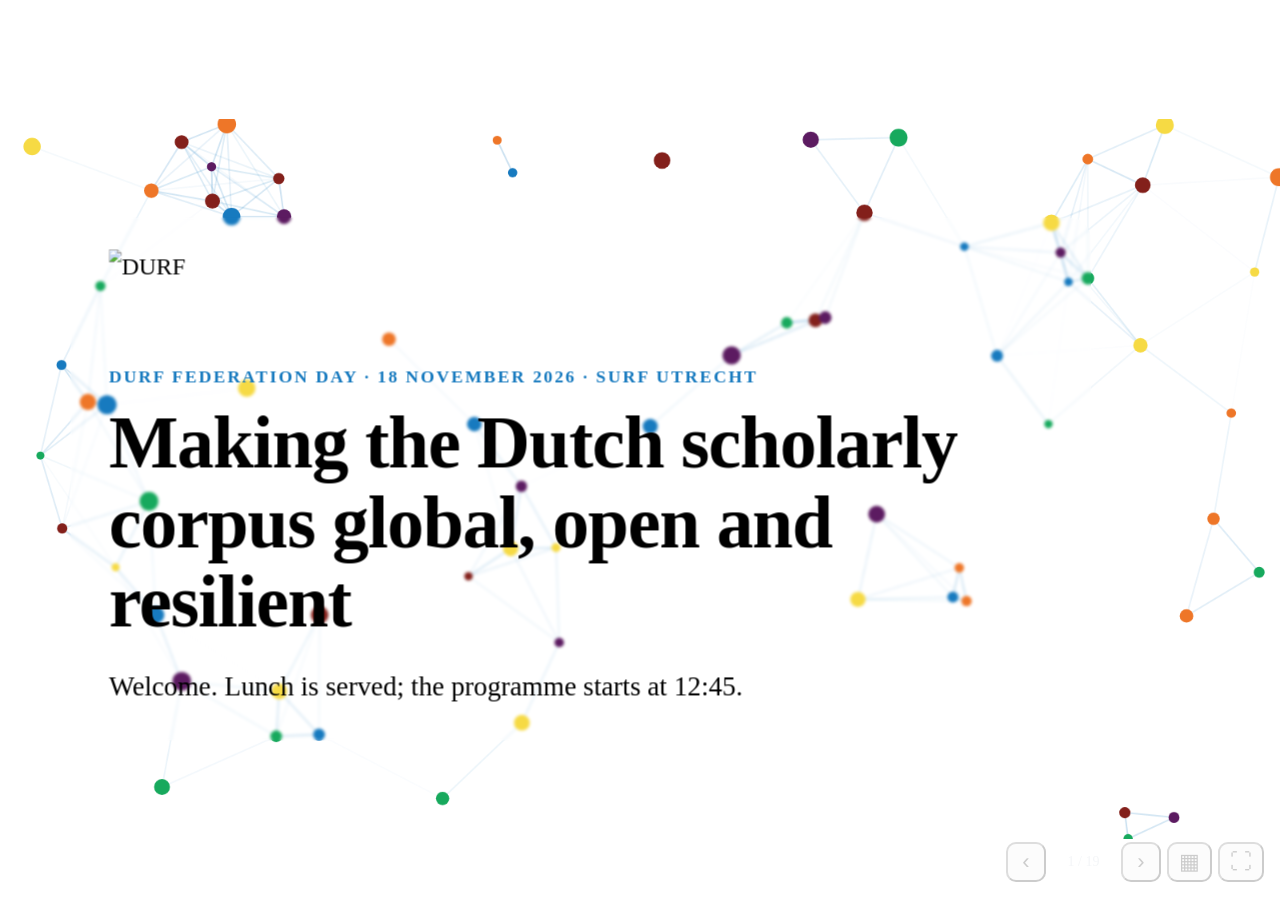
==== index.html @ 6e1e85e7 "Slides: live quiz over ntfy, corpus on the chain slide, sturdier slide overview - Quiz goes live thr" ====
<!doctype html>
<html lang="en" data-accent="blue">
<head>
<meta charset="utf-8">
<meta name="viewport" content="width=device-width, initial-scale=1">
<title>DURF Federation Day 2026</title>
<meta name="description" content="Slides of the DURF Federation Day, 18 November 2026, SURF Utrecht. Making the Dutch scholarly corpus global, open and resilient.">
<link rel="icon" type="image/svg+xml" href="https://durf-project.github.io/durf-design-system/assets/favicon.svg">
<meta property="og:image" content="https://durf-project.github.io/durf-design-system/assets/durf-og.png">
<!-- DURF design system: Oat (vendored), tokens, the DURF topbar with the theme button (light, dark, system).
     In full screen (F) the topbar is hidden. -->
<link rel="stylesheet" href="https://durf-project.github.io/durf-design-system/lib/oat.min.css">
<link rel="stylesheet" href="https://durf-project.github.io/durf-design-system/durf.css">
<script src="https://durf-project.github.io/durf-design-system/durf-nav.js" data-feedback="off"></script>
<script src="https://durf-project.github.io/durf-design-system/lib/marked.min.js"></script>
<link rel="stylesheet" href="deck.css">
</head>
<body>

<!--
  The slides. Every <section class="slide"> is one slide. Elements with data-step="N" appear on
  the Nth click. Slides with data-kind get their steps from deck.js (quiz, accordion).
  Content that lives on other DURF sites is fetched from there (data-src) or embedded (iframe),
  so it stays the same as on those sites.
-->
<main id="deck" aria-live="polite">

  <!-- 12:00 Lunch -->
  <section class="slide slide--hero" id="welcome" data-agenda="lunch">
    <canvas class="net" aria-hidden="true"></canvas>
    <div class="hero">
      <img class="hero__logo" src="https://durf-project.github.io/durf-design-system/assets/durf-logo.svg" alt="DURF">
      <p class="eyebrow">DURF Federation Day · 18 November 2026 · SURF Utrecht</p>
      <h1 data-src="hero-title">Making the Dutch scholarly corpus <em>global, open and resilient</em></h1>
      <p class="hero__sub">Welcome. Lunch is served; the programme starts at 12:45.</p>
    </div>
  </section>

  <!-- 12:45 Opening -->
  <section class="slide" id="agenda" data-agenda="opening">
    <p class="eyebrow">Programme</p>
    <h2>This afternoon</h2>
    <ol class="agenda">
      <li data-a="lunch"><time>12:00 – 12:45</time><span>Lunch</span></li>
      <li data-a="opening"><time>12:45 – 13:05</time><span>Opening by host <b>John Doove</b></span></li>
      <li data-a="hilde"><time>13:05 – 13:25</time><span>The strategic importance of DURF, <b>Hilde van Wijngaarden</b></span></li>
      <li data-a="maurice"><time>13:25 – 13:45</time><span>The DURF project plan and why we need to work together, <b>Maurice Vanderfeesten</b></span></li>
      <li data-a="carousel"><time>13:45 – 15:15</time><span>Deep dive into the six DURF work packages: <b>interactive carousel</b></span></li>
      <li data-a="keynote"><time>15:15 – 16:00</time><span>Keynote <b>Jeroen Bosman</b>: “Resilience of open science and the research commons in times of crisis”</span></li>
      <li data-a="drinks"><time>16:00 – 17:00</time><span>Drinks</span></li>
    </ol>
  </section>

  <section class="slide slide--speaker" id="john" data-agenda="opening">
    <div class="speaker">
      <span class="face face--xl" data-person="John Doove" style="--ring:var(--durf-theme-3)"></span>
      <div>
        <p class="eyebrow">12:45 · Opening</p>
        <h2>John Doove</h2>
        <p class="role">SURF · host of the day · DURF steering group</p>
      </div>
    </div>
  </section>

  <section class="slide" id="quiz-intro" data-agenda="opening">
    <p class="eyebrow">Pub quiz</p>
    <h2>Take out your phone</h2>
    <div class="quiz-join">
      <img class="qr" src="assets/qr-quiz.svg" alt="QR code to the quiz: edu.nl/y6cmd">
      <div>
        <p class="big">Scan the code or go to</p>
        <p class="link"><a href="https://edu.nl/y6cmd" target="_blank" rel="noopener">edu.nl/y6cmd</a></p>
        <p>Fill in your name if you like, and answer each question when it is on the screen.</p>
        <p class="quiz-live" data-quiz-status></p>
      </div>
    </div>
  </section>

  <!-- quiz question slides are inserted here by quiz.js -->
  <template id="quiz-slot"></template>

  <!-- 13:05 Hilde -->
  <section class="slide slide--speaker" id="hilde" data-agenda="hilde">
    <div class="speaker">
      <span class="face face--xl" data-person="Hilde van Wijngaarden" style="--ring:var(--durf-theme-5)"></span>
      <div>
        <p class="eyebrow">13:05 · The strategic importance of DURF</p>
        <h2>Hilde van Wijngaarden</h2>
        <p class="role">VU Amsterdam · chair of the DURF steering group</p>
      </div>
    </div>
  </section>

  <section class="slide" id="corpus" data-agenda="hilde">
    <div class="corpus">
      <div>
        <p class="eyebrow">Our shared responsibility</p>
        <blockquote class="statement" data-src="statement">Together, the libraries are the custodians of the Dutch Scholarly Communication Corpus.</blockquote>
        <ul class="kpis" data-src="figures"></ul>
      </div>
      <img class="corpus__img" src="https://durf-project.github.io/project-page/assets/img/scholarly-corpus-logo%2Btext.svg" alt="The Dutch Scholarly Communication Corpus, a shared resource">
    </div>
  </section>

  <section class="slide" id="aim" data-agenda="hilde">
    <p class="eyebrow">Position paper · where we start from</p>
    <h2>Central aim</h2>
    <p class="aim" data-src="aim">A call for university libraries, KB and OpenAIRE to commit to working together to help develop and sustain a robust backbone infrastructure for Dutch scholarly output that is shared, mature and resilient.</p>
    <p class="more"><a href="https://durf-project.github.io/position-paper/" target="_blank" rel="noopener">durf-project.github.io/position-paper</a></p>
  </section>

  <section class="slide slide--image" id="chain" data-agenda="hilde">
    <p class="eyebrow">Position paper · the DURF information chain</p>
    <img src="https://durf-project.github.io/position-paper/assets/durf-information-chain.svg" alt="The DURF information chain: repositories and CRIS systems, the OpenAIRE services, preservation in the KB e-Depot and the Netherlands Research Portal, with the six themes as puzzle pieces">
    <!-- the federated ecosystem above keeps the Corpus available: the Corpus picture as a reminder -->
    <img class="chain__corpus" src="https://durf-project.github.io/project-page/assets/img/scholarly-corpus-logo%2Btext.svg" alt="The Dutch Scholarly Communication Corpus, a shared resource">
  </section>

  <section class="slide" id="commitments" data-agenda="hilde" data-kind="accordion">
    <p class="eyebrow">Position paper · strategic commitments</p>
    <h2>What we believe, per theme</h2>
    <div class="commitments" data-src="commitments"></div>
  </section>

  <section class="slide slide--embed" id="circles" data-agenda="hilde">
    <p class="eyebrow">Project board and team · click a circle to see who takes part</p>
    <!-- data-zoom: the embedded page is drawn at this magnification, so its text reads well on a projector -->
    <div class="embed-box" data-zoom="1.7"><iframe title="The federation and its circles" loading="lazy"
      data-embed="https://durf-project.github.io/project-page/?embed&amp;only=federation"></iframe></div>
  </section>

  <!-- 13:25 Maurice -->
  <section class="slide slide--speaker" id="maurice" data-agenda="maurice">
    <div class="speaker">
      <span class="face face--xl" data-person="Maurice Vanderfeesten" style="--ring:var(--durf-theme-1)"></span>
      <div>
        <p class="eyebrow">13:25 · The DURF project plan and why we need to work together</p>
        <h2>Maurice Vanderfeesten</h2>
        <p class="role">SURF · theme 1 lead, Governance</p>
      </div>
    </div>
  </section>

  <!-- 13:45 Carousel -->
  <section class="slide" id="leads" data-agenda="carousel">
    <p class="eyebrow">13:45 · Deep dive into the six work packages</p>
    <h2>Meet the theme leads</h2>
    <ul class="leads" data-src="leads"></ul>
  </section>

  <section class="slide slide--embed" id="carousel" data-agenda="carousel">
    <div class="embed-box"><iframe title="Theme carousel: opening poster" loading="lazy"
      data-embed="https://durf-project.github.io/durf-gantt/posters/?theme=0&amp;embed"></iframe></div>
  </section>

  <!-- 15:15 Keynote -->
  <section class="slide slide--speaker" id="keynote" data-agenda="keynote">
    <div class="speaker">
      <span class="face face--xl" data-person="Jeroen Bosman" style="--ring:var(--durf-theme-4)"></span>
      <div>
        <p class="eyebrow">15:15 · Keynote</p>
        <h2>Jeroen Bosman</h2>
        <p class="role">Utrecht University</p>
        <p class="title-talk">“Resilience of open science and the research commons in times of crisis”</p>
      </div>
    </div>
  </section>

  <!-- 16:00 Drinks -->
  <section class="slide slide--hero" id="drinks" data-agenda="drinks">
    <canvas class="net" aria-hidden="true"></canvas>
    <div class="hero">
      <img class="hero__logo" src="https://durf-project.github.io/durf-design-system/assets/durf-logo.svg" alt="DURF">
      <p class="eyebrow">16:00 – 17:00</p>
      <h1>Thank you. Drinks!</h1>
      <p class="hero__sub">Questions: durf@surf.nl · durf-project.github.io</p>
    </div>
  </section>
</main>

<nav class="deck-ui" aria-label="Slides">
  <button type="button" data-go="prev" aria-label="Previous">‹</button>
  <span class="deck-count" aria-live="off"></span>
  <button type="button" data-go="next" aria-label="Next">›</button>
  <button type="button" data-go="nav" aria-label="All slides" title="All slides (O)">▦</button>
  <button type="button" data-go="full" aria-label="Full screen" title="Full screen (F)">⛶</button>
</nav>

<!-- Slide overview: thumbnails grouped by the parts of the programme -->
<dialog id="deck-nav" class="deck-nav" aria-labelledby="deck-nav-title">
  <form method="dialog">
    <header><h2 id="deck-nav-title">All slides</h2><button type="submit" class="outline" aria-label="Close">Close</button></header>
    <div class="deck-nav__body"></div>
  </form>
</dialog>
<div class="deck-progress" aria-hidden="true"><i></i></div>

<!-- The quiz page for phones: #quiz -->
<div id="quiz-page" hidden>
  <div class="qp">
    <img class="qp__logo" src="https://durf-project.github.io/durf-design-system/assets/durf-logo.svg" alt="">
    <h1>DURF pub quiz</h1>
    <label class="qp__name">Your name (optional)<input type="text" autocomplete="name" maxlength="60" data-quiz-name></label>
    <div class="qp__body" data-quiz-body><p>Waiting for the first question…</p></div>
    <p class="qp__note" data-quiz-note></p>
  </div>
</div>

<script src="config.js"></script>
<script src="quiz.js"></script>
<script src="deck.js"></script>
</body>
</html>
---- deck.css ----
/* DURF Federation Day slides. Built on the DURF design system tokens (durf.css):
   fonts, theme colours, cards. Every slide is a 1600 x 900 stage, scaled to fit the screen. */

html, body { height: 100%; margin: 0; background: color-mix(in srgb, var(--foreground) 12%, var(--background)); overflow: hidden; }
html.is-quiz-page, html.is-quiz-page body { overflow: auto; background: var(--background); }

#deck { position: fixed; inset: calc(var(--topbar-h, 3.5rem) + 1px) 0 0 0; display: grid; place-items: center; overflow: hidden; }
html.is-full #deck { inset: 0; }
html.is-full .durf-topbar { display: none !important; }
.slide {
  --pad: 88px;
  position: absolute; left: 50%; top: 50%; width: 1600px; height: 900px; box-sizing: border-box;
  transform: translate(-50%, -50%) scale(var(--scale, 1));
  padding: 72px var(--pad) 84px; overflow: hidden;
  background: var(--background); color: var(--foreground);
  font-family: var(--font-sans); font-size: 30px; line-height: 1.4;
  display: flex; flex-direction: column;
  opacity: 0; visibility: hidden; transition: opacity .35s ease, visibility 0s .35s;
}
.slide.is-current { opacity: 1; visibility: visible; transition: opacity .35s ease; }
/* colour strip and logo on every slide */
.slide::after { content: ""; position: absolute; left: 0; right: 0; bottom: 0; height: 12px;
  background: linear-gradient(90deg, var(--durf-theme-1) 0 16.667%, var(--durf-theme-2) 0 33.333%, var(--durf-theme-3) 0 50%,
    var(--durf-theme-4) 0 66.667%, var(--durf-theme-5) 0 83.333%, var(--durf-theme-6) 0); }
.slide:not(.slide--hero)::before { content: ""; position: absolute; right: 56px; top: 44px; width: 64px; height: 64px;
  background: url("https://durf-project.github.io/durf-design-system/assets/durf-logo.svg") center / contain no-repeat; }

.slide h1, .slide h2 { font-family: var(--font-heading); font-weight: 900; letter-spacing: -.015em; margin: 0 0 32px; line-height: 1.08; }
.slide h1 { font-size: 92px; }
.slide h2 { font-size: 68px; }
.slide h1 em, .slide h2 em { font-style: normal; color: var(--durf-theme-3); }
.eyebrow { font-family: var(--font-heading); font-weight: 800; font-size: 22px; letter-spacing: .12em; text-transform: uppercase; color: var(--accent-solid, #177ABF); margin: 0 0 18px; }

/* fragments: appear on a click */
[data-step] { transition: opacity .4s ease, transform .4s ease; }
[data-step]:not(.is-shown) { opacity: 0; transform: translateY(12px); pointer-events: none; }

/* hero: title over moving dots and lines */
.slide--hero { padding: 0; justify-content: center; background: color-mix(in srgb, var(--durf-theme-3) 6%, var(--background)); }
.net { position: absolute; inset: 0; width: 100%; height: 100%; }
.hero { position: relative; margin: 0 var(--pad); max-width: 1180px;
  background: color-mix(in srgb, var(--background) 72%, transparent); border-radius: 28px; padding: 40px 48px 44px; backdrop-filter: blur(2px); }
.hero__logo { width: 120px; height: 120px; display: block; margin-bottom: 24px; }
.hero h1 { color: var(--foreground); }
.hero__sub { font-size: 34px; color: var(--muted-foreground); margin: 0; }

/* agenda */
.agenda { list-style: none; margin: 0; padding: 0; display: grid; gap: 6px; }
.agenda li { display: grid; grid-template-columns: 250px 1fr; gap: 28px; padding: 14px 24px; border-radius: 14px; font-size: 30px; align-items: baseline; }
.agenda time { font-family: var(--font-heading); font-weight: 800; color: var(--muted-foreground); font-variant-numeric: tabular-nums; }
.agenda li.is-now { background: color-mix(in srgb, var(--durf-theme-3) 14%, var(--background)); box-shadow: inset 8px 0 0 var(--durf-theme-3); }
.agenda li.is-now time { color: var(--durf-theme-3); }

/* people */
.face { --ring: var(--durf-theme-3); flex: 0 0 auto; width: 120px; height: 120px; border-radius: 50%; overflow: hidden; display: grid; place-items: center;
  box-shadow: 0 0 0 8px var(--ring); background: color-mix(in srgb, var(--ring) 22%, var(--background));
  font-family: var(--font-heading); font-weight: 900; font-size: 40px; color: var(--foreground); }
.face img { width: 100%; height: 100%; object-fit: cover; }
.face--xl { width: 340px; height: 340px; font-size: 110px; box-shadow: 0 0 0 14px var(--ring); }
.slide--speaker { justify-content: center; }
.speaker { display: flex; align-items: center; gap: 88px; }
.speaker h2 { font-size: 88px; margin-bottom: 16px; }
.role { font-size: 36px; color: var(--muted-foreground); margin: 0; }
.title-talk { font-family: var(--font-heading); font-weight: 800; font-size: 42px; line-height: 1.2; margin: 36px 0 0; max-width: 900px; }

/* quiz */
.quiz-join { display: grid; grid-template-columns: 420px 1fr; gap: 72px; align-items: center; flex: 1; }
.qr { width: 420px; height: 420px; background: #fff; padding: 18px; border-radius: 18px; box-sizing: border-box; box-shadow: 0 0 0 2px var(--border); }
.quiz-join .big { font-size: 40px; margin: 0; }
.quiz-join .link { font-family: var(--font-heading); font-weight: 900; font-size: 96px; margin: 0 0 24px; }
.quiz-join .link a { text-decoration: none; color: var(--durf-theme-3); }
.quiz-live { font-size: 24px; color: var(--muted-foreground); }
.slide--quiz h2 { font-size: 54px; max-width: 1300px; }
.bars { list-style: none; margin: 8px 0 0; padding: 0; display: grid; gap: 22px; flex: 1; align-content: start; }
.bars li { display: grid; grid-template-columns: 64px 1fr 120px; gap: 20px; align-items: center; transition: opacity .4s ease; }
.bars .key { width: 64px; height: 64px; border-radius: 14px; display: grid; place-items: center; font-family: var(--font-heading); font-weight: 900; font-size: 34px;
  background: var(--c); color: #fff; }
.bars .track { position: relative; height: 82px; border-radius: 14px; background: color-mix(in srgb, var(--c) 10%, var(--background)); box-shadow: inset 0 0 0 2px color-mix(in srgb, var(--c) 40%, transparent); overflow: hidden; }
.bars .fill { position: absolute; inset: 0 auto 0 0; width: 0; background: color-mix(in srgb, var(--c) 55%, var(--background)); transition: width 1.1s cubic-bezier(.2,.8,.2,1); }
.bars .label { position: relative; z-index: 1; display: flex; align-items: center; height: 100%; padding: 0 26px; font-size: 34px; font-weight: 600; }
.bars .n { font-family: var(--font-heading); font-weight: 900; font-size: 40px; text-align: right; opacity: 0; transition: opacity .4s ease .6s; font-variant-numeric: tabular-nums; }
.slide--quiz.is-revealed .n { opacity: 1; }
.slide--quiz.is-answered li:not(.is-right) { opacity: .28; }
.slide--quiz.is-answered li.is-right .track { box-shadow: inset 0 0 0 5px var(--c); }
.slide--quiz.is-answered li.is-right .label::after { content: "✓"; margin-left: 18px; font-weight: 900; color: var(--c); }
.quiz-count { position: absolute; right: 88px; bottom: 44px; font-size: 26px; color: var(--muted-foreground); font-variant-numeric: tabular-nums; }
.quiz-count b { font-family: var(--font-heading); font-size: 40px; color: var(--foreground); }
.quiz-demo { position: absolute; left: 88px; bottom: 44px; font-size: 18px; color: var(--muted-foreground); }

/* corpus + key figures */
.corpus { display: grid; grid-template-columns: 1fr 520px; gap: 64px; align-items: center; flex: 1; }
.slide .statement { font-family: var(--font-heading); font-weight: 900; font-style: normal; color: var(--foreground); font-size: 52px; line-height: 1.12; margin: 0 0 40px; padding: 0 0 0 28px; border-left: 10px solid var(--durf-theme-5); }
.corpus__img { width: 100%; height: auto; }
.kpis { list-style: none; margin: 0; padding: 0; display: grid; grid-template-columns: repeat(3, 1fr); gap: 16px; }
.kpis li { border-radius: 14px; padding: 16px 20px; background: var(--card); box-shadow: inset 0 0 0 2px var(--border); border-top: 8px solid var(--c, var(--durf-theme-3)); font-size: 21px; line-height: 1.3; }
.kpis li b { display: block; font-family: var(--font-heading); font-weight: 900; font-size: 44px; line-height: 1.1; color: var(--foreground); }
.kpis li.is-unknown { background: transparent; box-shadow: inset 0 0 0 2px var(--border); border-top-style: dashed; }
.kpis li.is-unknown b { color: var(--muted-foreground); }

/* position paper */
.aim { font-family: var(--font-heading); font-weight: 800; font-size: 52px; line-height: 1.2; max-width: 1300px; margin: 0 0 40px; }
.more a { font-size: 30px; font-weight: 700; }
.slide--image { align-items: center; }
.slide--image img { flex: 1; min-height: 0; max-width: 100%; object-fit: contain; }
.slide--image img.chain__corpus { position: absolute; left: 50%; bottom: 40px; transform: translateX(-50%); flex: none; width: 210px; height: auto;
  border-radius: 12px; box-shadow: 0 6px 24px rgba(5, 14, 29, .22); background: #fff; }
.commitments { display: grid; gap: 10px; }
.commitments details { border-radius: 14px; background: var(--card); box-shadow: inset 0 0 0 2px var(--border); border-left: 10px solid var(--c); }
.slide .commitments summary { cursor: pointer; padding: 12px 24px; font-family: var(--font-heading); font-weight: 800; font-size: 28px; list-style: none; display: flex; gap: 18px; align-items: center; justify-content: flex-start; text-align: left; }
.slide .commitments summary::after { margin-left: auto; }
.commitments summary::-webkit-details-marker { display: none; }
.slide .commitments summary .durf-puzzle { --durf-puzzle-size: 46px; }
.commitments details p { margin: 0; padding: 0 28px 18px 80px; font-size: 28px; }
.commitments details[open] { background: color-mix(in srgb, var(--c) 9%, var(--background)); }

/* embeds */
.slide--embed { padding: 40px 40px 52px; }
.slide--embed .eyebrow { margin-left: 48px; }
.embed-box { --zoom: 1; position: relative; flex: 1; min-height: 0; border-radius: 16px; overflow: hidden; }
.embed-box iframe { position: absolute; left: 0; top: 0; border: 0; background: var(--background);
  width: calc(100% / var(--zoom)); height: calc(100% / var(--zoom)); transform: scale(var(--zoom)); transform-origin: 0 0; }
.slide--embed:not(:has(.eyebrow)) { padding: 0 0 12px; }
.slide--embed:not(:has(.eyebrow)) .embed-box { border-radius: 0; }

/* theme leads */
.leads { list-style: none; margin: 16px 0 0; padding: 0; display: grid; grid-template-columns: repeat(3, 1fr); gap: 40px 48px; }
.leads li { display: grid; grid-template-columns: auto 1fr; gap: 28px; align-items: center; }
.leads .face { width: 140px; height: 140px; font-size: 46px; }
.leads .faces .face + .face { margin-left: -56px; }
.leads .faces { display: flex; }
.leads .faces .face + .face { margin-left: -40px; }
.leads b { display: block; white-space: nowrap; font-family: var(--font-heading); font-weight: 900; font-size: 20px; letter-spacing: .08em; text-transform: uppercase; color: var(--ring-ink, var(--muted-foreground)); }
.leads strong { display: block; font-size: 30px; line-height: 1.2; }
.leads small { display: block; font-size: 22px; color: var(--muted-foreground); }

/* controls */
.deck-ui { position: fixed; right: 16px; bottom: 18px; z-index: 5; display: flex; gap: 6px; align-items: center; opacity: .2; transition: opacity .2s ease; }
.deck-ui:hover, .deck-ui:focus-within { opacity: 1; }
.deck-ui button { min-width: 40px; height: 40px; padding: 0 10px; border-radius: 10px; font-size: 22px; line-height: 1; }
.deck-count { font-size: 14px; color: #c7cfd9; font-variant-numeric: tabular-nums; min-width: 4.5em; text-align: center; }
.deck-progress { position: fixed; left: 0; right: 0; top: calc(var(--topbar-h, 3.5rem) + 1px); height: 4px; z-index: 5; }
html.is-full .deck-progress { top: 0; }
.deck-progress i { display: block; height: 100%; width: 0; background: var(--durf-theme-3); transition: width .3s ease; }

/* phone quiz page */
#quiz-page { min-height: 100%; }
.qp { max-width: 34rem; margin: 0 auto; padding: 1.5rem 1rem 3rem; font-family: var(--font-sans); color: var(--foreground); }
.qp__logo { width: 3.5rem; height: 3.5rem; }
.qp h1 { font-family: var(--font-heading); font-weight: 900; font-size: 1.75rem; margin: .5rem 0 1rem; }
.qp__name { display: grid; gap: .25rem; font-weight: 600; margin-bottom: 1.25rem; }
.qp__name input { font-size: 1.125rem; }
.qp__body h2 { font-family: var(--font-heading); font-weight: 800; font-size: 1.375rem; line-height: 1.25; margin: 0 0 1rem; }
.qp__choices { display: grid; gap: .625rem; }
.qp__choices button { text-align: left; justify-content: flex-start; padding: .875rem 1rem; font-size: 1.0625rem; border-radius: .75rem; min-height: 3.25rem; }
.qp__choices button[aria-pressed="true"] { outline: .1875rem solid var(--accent-solid); outline-offset: .125rem; }
.qp__note { color: var(--muted-foreground); font-size: .9375rem; margin-top: 1.5rem; }

@media (prefers-reduced-motion: reduce) {
  .slide, [data-step], .bars .fill, .bars li, .bars .n { transition: none !important; }
}
@media print {
  html, body { overflow: visible; background: #fff; }
  #deck { position: static; display: block; }
  .slide { position: relative; left: 0; top: 0; transform: none; opacity: 1; visibility: visible; break-after: page; }
  [data-step]:not(.is-shown) { opacity: 1; transform: none; }
  .deck-ui, .deck-progress { display: none; }
  @page { size: 1600px 900px; margin: 0; }
}

/* slide overview (button ▦ or key O) */
.deck-nav { width: min(76rem, calc(100vw - 2rem)); max-height: calc(100vh - 2rem); padding: 0; border-radius: .75rem; border: 1px solid var(--border); background: var(--background); color: var(--foreground); }
.deck-nav form { display: flex; flex-direction: column; max-height: calc(100vh - 2rem); margin: 0; }
.deck-nav header { display: flex; align-items: center; justify-content: space-between; gap: 1rem; padding: 1rem 1.5rem; border-bottom: 1px solid var(--border); }
.deck-nav h2 { margin: 0; font-family: var(--font-heading); font-weight: 800; font-size: 1.375rem; }
.deck-nav__body { overflow-y: auto; padding: .5rem 1.5rem 1.5rem; }
.deck-nav h3 { font-family: var(--font-heading); font-weight: 800; font-size: 1rem; margin: 1.25rem 0 .625rem; color: var(--muted-foreground); }
.deck-nav__grid { display: grid; grid-template-columns: repeat(auto-fill, minmax(13rem, 1fr)); gap: .875rem; }
.deck-nav__item { position: relative; display: block; padding: 0; border: 0; background: none; cursor: pointer; border-radius: .5rem; height: auto; }
.deck-nav__thumb { display: block; position: relative; width: 100%; aspect-ratio: 16 / 9; overflow: hidden; border-radius: .5rem; box-shadow: 0 0 0 1px var(--border); container-type: inline-size; }
.deck-nav__thumb .slide { position: absolute; left: 0; top: 0; transform-origin: 0 0; transform: scale(var(--thumb, .13)); opacity: 1; visibility: visible; transition: none; pointer-events: none; }
.deck-nav__thumb canvas { display: none; }
.deck-nav__embed { flex: 1; display: grid; place-items: center; border-radius: 16px; background: var(--muted); color: var(--muted-foreground); font-size: 40px; }
.deck-nav__item:hover .deck-nav__thumb, .deck-nav__item:focus-visible .deck-nav__thumb { box-shadow: 0 0 0 3px var(--durf-theme-3); }
.deck-nav__item.is-current .deck-nav__thumb { box-shadow: 0 0 0 4px var(--durf-theme-1); }
.deck-nav__n { position: absolute; left: .375rem; bottom: .375rem; padding: 0 .4rem; border-radius: .25rem; background: var(--foreground); color: var(--background); font-size: .75rem; font-weight: 700; }
/* thumbnails live in buttons: undo the button text styles */
.deck-nav__item, .deck-nav__thumb .slide { white-space: normal; text-align: left; font-weight: 400; letter-spacing: normal; text-transform: none; }
.deck-nav__thumb .slide { line-height: 1.4; font-size: 30px; }
.deck-nav header { flex-direction: row; text-align: left; }
.deck-nav header button { margin: 0; }
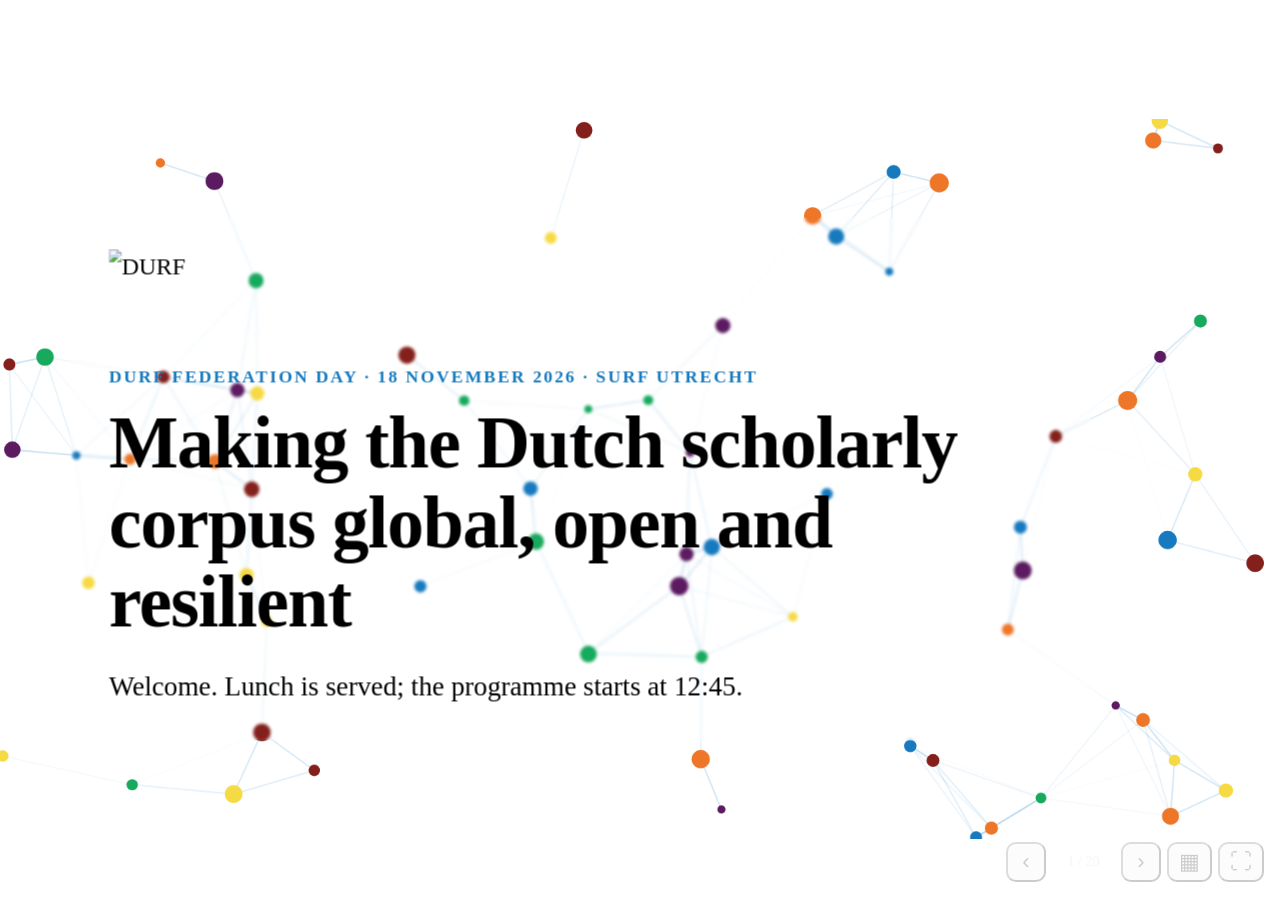
==== commit 5cec1983: "Roadmap slide with the durf-gantt plan; ask quiz players to use mobile data Co-Authored-By: Claude O" ====
--- a/index.html
+++ b/index.html
@@ -141,6 +141,12 @@
     </div>
   </section>
 
+  <section class="slide slide--embed" id="roadmap" data-agenda="maurice">
+    <p class="eyebrow">The DURF project plan · roadmap 2026 – 2030</p>
+    <div class="embed-box" data-zoom="1.25"><iframe title="The DURF roadmap" loading="lazy"
+      data-embed="https://durf-project.github.io/durf-gantt/gantt.html?embed"></iframe></div>
+  </section>
+
   <!-- 13:45 Carousel -->
   <section class="slide" id="leads" data-agenda="carousel">
     <p class="eyebrow">13:45 · Deep dive into the six work packages</p>
--- a/deck.css
+++ b/deck.css
@@ -69,7 +69,7 @@
 .quiz-join .big { font-size: 40px; margin: 0; }
 .quiz-join .link { font-family: var(--font-heading); font-weight: 900; font-size: 96px; margin: 0 0 24px; }
 .quiz-join .link a { text-decoration: none; color: var(--durf-theme-3); }
-.quiz-live { font-size: 24px; color: var(--muted-foreground); }
+.quiz-live { font-size: 28px; font-weight: 700; color: var(--foreground); }
 .slide--quiz h2 { font-size: 54px; max-width: 1300px; }
 .bars { list-style: none; margin: 8px 0 0; padding: 0; display: grid; gap: 22px; flex: 1; align-content: start; }
 .bars li { display: grid; grid-template-columns: 64px 1fr 120px; gap: 20px; align-items: center; transition: opacity .4s ease; }
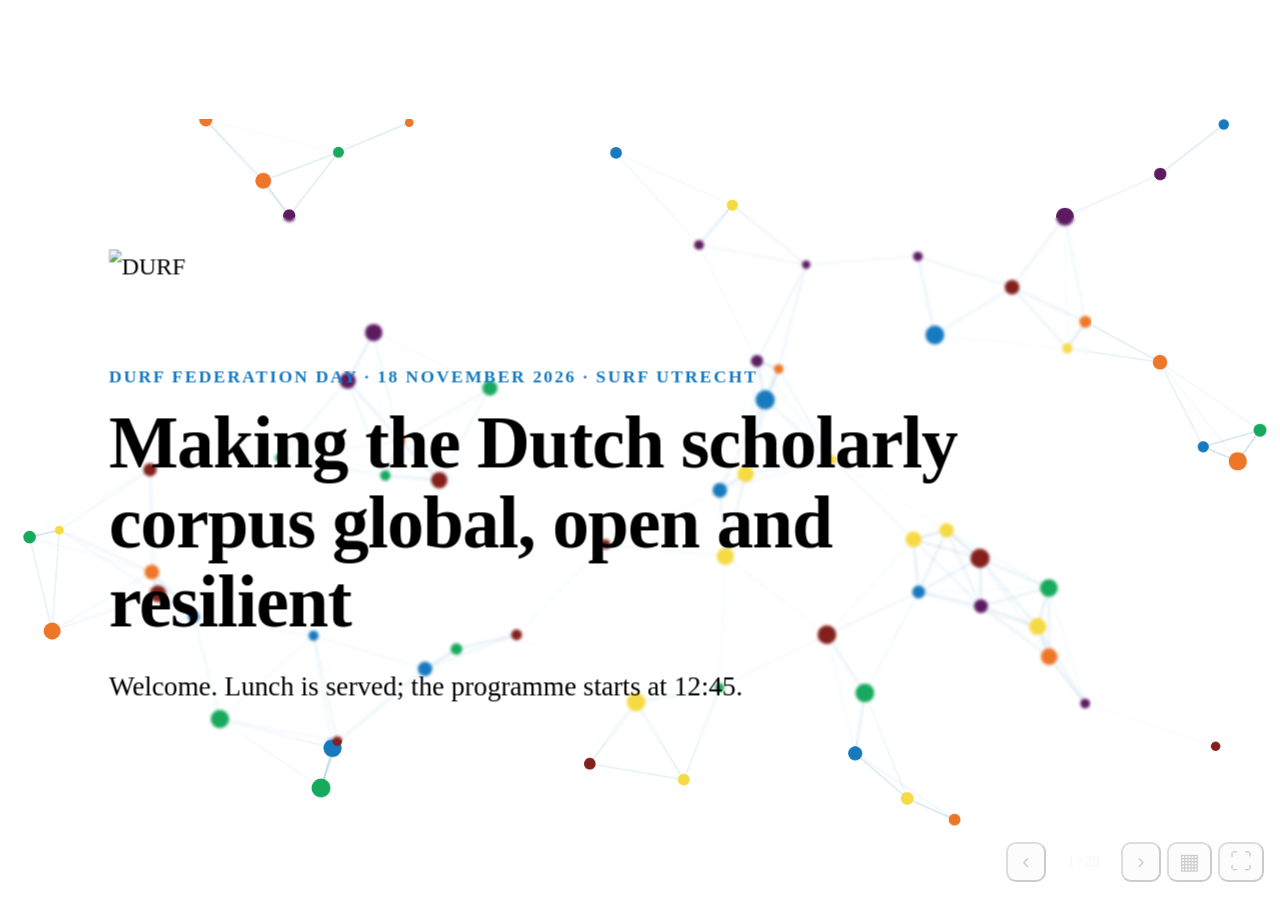
==== commit d0303da7: "Roadmap slide: show only the gantt chart Co-Authored-By: Claude Opus 5.5 <noreply@anthropic.com> Cla" ====
--- a/index.html
+++ b/index.html
@@ -144,7 +144,7 @@
   <section class="slide slide--embed" id="roadmap" data-agenda="maurice">
     <p class="eyebrow">The DURF project plan · roadmap 2026 – 2030</p>
     <div class="embed-box" data-zoom="1.25"><iframe title="The DURF roadmap" loading="lazy"
-      data-embed="https://durf-project.github.io/durf-gantt/gantt.html?embed"></iframe></div>
+      data-embed="https://durf-project.github.io/durf-gantt/gantt.html?embed&only=chart"></iframe></div>
   </section>
 
   <!-- 13:45 Carousel -->
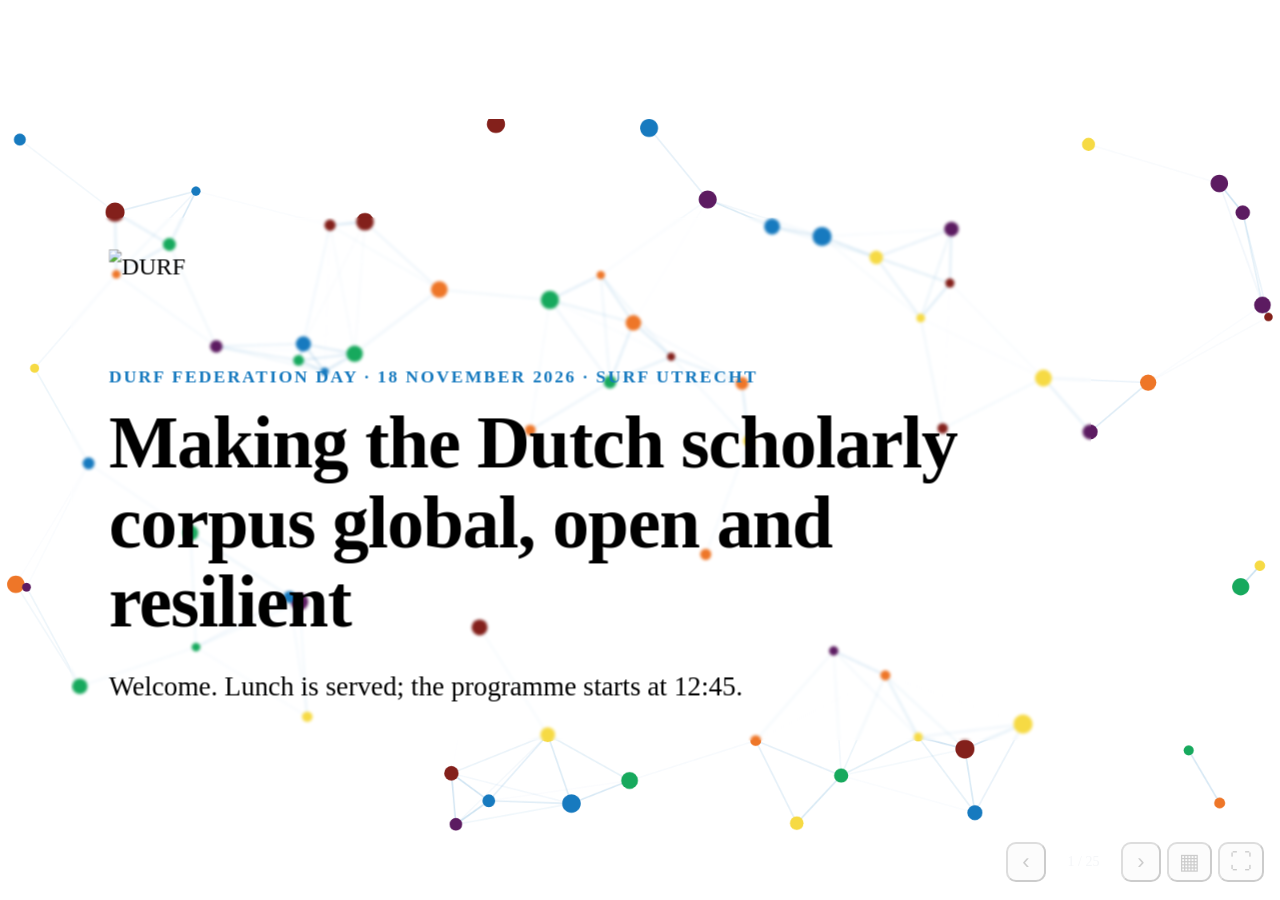
==== commit 476bbefe: "Pub quiz: points for speed, leaderboards, double last question, one question per theme Co-Authored-B" ====
--- a/index.html
+++ b/index.html
@@ -70,7 +70,7 @@
       <div>
         <p class="big">Scan the code or go to</p>
         <p class="link"><a href="https://edu.nl/y6cmd" target="_blank" rel="noopener">edu.nl/y6cmd</a></p>
-        <p>Fill in your name if you like, and answer each question when it is on the screen.</p>
+        <p>Fill in a name for the leaderboard and answer each question while it is on the screen. A right answer scores up to 1,000 points: the faster, the more. The last question counts double.</p>
         <p class="quiz-live" data-quiz-status></p>
       </div>
     </div>
@@ -206,7 +206,7 @@
   <div class="qp">
     <img class="qp__logo" src="https://durf-project.github.io/durf-design-system/assets/durf-logo.svg" alt="">
     <h1>DURF pub quiz</h1>
-    <label class="qp__name">Your name (optional)<input type="text" autocomplete="name" maxlength="60" data-quiz-name></label>
+    <label class="qp__name">Your name for the leaderboard<input type="text" autocomplete="name" maxlength="60" data-quiz-name></label>
     <div class="qp__body" data-quiz-body><p>Waiting for the first question…</p></div>
     <p class="qp__note" data-quiz-note></p>
   </div>
--- a/deck.css
+++ b/deck.css
@@ -85,6 +85,46 @@
 .slide--quiz.is-answered li.is-right .label::after { content: "✓"; margin-left: 18px; font-weight: 900; color: var(--c); }
 .quiz-count { position: absolute; right: 88px; bottom: 44px; font-size: 26px; color: var(--muted-foreground); font-variant-numeric: tabular-nums; }
 .quiz-count b { font-family: var(--font-heading); font-size: 40px; color: var(--foreground); }
+/* theme of a question: puzzle piece with the number, theme colour */
+.quiz-eyebrow { display: flex; align-items: center; gap: 18px; }
+.slide--quiz[style*="--tc"] .quiz-theme { color: var(--tc); }
+.quiz-piece { position: relative; display: inline-grid; place-items: center; width: var(--s); height: var(--s); flex: 0 0 auto; }
+.quiz-piece .durf-piece { --durf-piece-size: var(--s); --puzzle-color: var(--c); position: absolute; inset: 0; }
+.quiz-piece b { position: relative; color: #fff; font-family: var(--font-heading); font-weight: 900; font-size: calc(var(--s) * .3); line-height: 1; letter-spacing: 0; }
+.slide--quiz[style*="--tc"]::after { box-shadow: 0 -6px 0 var(--tc); }
+/* the last question: double points */
+.slide--double { background: radial-gradient(circle at 92% 18%, color-mix(in srgb, var(--durf-theme-1) 18%, transparent), transparent 42%), var(--background); }
+.slide--double h2 { max-width: 1180px; }
+.x2 { position: absolute; right: 150px; top: 120px; width: 190px; height: 190px; border-radius: 50%; display: grid; place-items: center;
+  font-family: var(--font-heading); font-weight: 900; font-size: 96px; color: #fff; background: var(--durf-theme-1);
+  box-shadow: 0 0 0 10px color-mix(in srgb, var(--durf-theme-1) 30%, transparent); transform: rotate(-12deg); animation: x2-pulse 1.8s ease-in-out infinite; }
+@keyframes x2-pulse { 50% { transform: rotate(-12deg) scale(1.08); } }
+/* leaderboards */
+.slide--board h2 { font-size: 60px; margin-bottom: 28px; }
+.board { position: relative; list-style: none; margin: 0; padding: 0; }
+.board li { position: absolute; left: 0; right: 0; height: 52px; display: grid; grid-template-columns: 64px 360px 1fr 170px; gap: 18px; align-items: center;
+  transition: top 1.2s cubic-bezier(.3,.8,.25,1), opacity .6s ease; }
+.board .rank { font-family: var(--font-heading); font-weight: 900; font-size: 30px; text-align: right; color: var(--muted-foreground); }
+.board .who { font-size: 30px; font-weight: 700; white-space: nowrap; overflow: hidden; text-overflow: ellipsis; }
+.board .bar { height: 40px; border-radius: 10px; background: color-mix(in srgb, var(--c) 10%, transparent); overflow: hidden; }
+.board .bar i { display: block; height: 100%; width: 0; border-radius: 10px; background: var(--c); transition: width 1.3s cubic-bezier(.3,.8,.25,1); }
+.board .pts { font-family: var(--font-heading); font-weight: 900; font-size: 34px; text-align: right; font-variant-numeric: tabular-nums; }
+.board.is-instant li, .board.is-instant .bar i { transition: none; }
+.board-empty { font-size: 32px; color: var(--muted-foreground); }
+/* the final score */
+.slide--final { background: radial-gradient(ellipse at 50% 0%, color-mix(in srgb, var(--durf-theme-2) 22%, transparent), transparent 60%), var(--background); }
+.slide--final h2 { font-size: 76px; }
+.slide--final.is-crowned li[data-rank="1"] .who { font-size: 36px; font-weight: 900; }
+.slide--final.is-crowned li[data-rank="1"] .bar i { background: linear-gradient(90deg, #f5c518, #ffdf5e, #f5c518); box-shadow: 0 0 24px #f5c51880; }
+.slide--final.is-crowned li[data-rank="1"] .rank::before { content: "🥇"; }
+.slide--final.is-crowned li[data-rank="2"] .rank::before { content: "🥈"; }
+.slide--final.is-crowned li[data-rank="3"] .rank::before { content: "🥉"; }
+.slide--final.is-crowned li[data-rank="1"] .rank, .slide--final.is-crowned li[data-rank="2"] .rank, .slide--final.is-crowned li[data-rank="3"] .rank { font-size: 0; }
+.slide--final.is-crowned li[data-rank="1"] .rank::before, .slide--final.is-crowned li[data-rank="2"] .rank::before, .slide--final.is-crowned li[data-rank="3"] .rank::before { font-size: 40px; }
+.confetti { position: absolute; inset: 0; pointer-events: none; overflow: hidden; }
+.confetti i { position: absolute; top: -30px; width: 14px; height: 22px; background: var(--c); border-radius: 3px; opacity: 0; }
+.slide--final.is-crowned .confetti i { animation-name: confetti; animation-timing-function: cubic-bezier(.3,.6,.6,1); animation-fill-mode: forwards; }
+@keyframes confetti { 0% { opacity: 1; transform: translate(0, 0) rotate(0); } 100% { opacity: .9; transform: translate(var(--x), 960px) rotate(var(--r)); } }
 .quiz-demo { position: absolute; left: 88px; bottom: 44px; font-size: 18px; color: var(--muted-foreground); }
 
 /* corpus + key figures */
@@ -115,6 +155,9 @@
 
 /* embeds */
 .slide--embed { padding: 40px 40px 52px; }
+/* the logo sits above the embed and clear of it */
+.slide.slide--embed:not(.slide--hero)::before { z-index: 1; top: 24px; width: 52px; height: 52px; }
+.slide.slide--embed:not(:has(.eyebrow))::before { display: none; }
 .slide--embed .eyebrow { margin-left: 48px; }
 .embed-box { --zoom: 1; position: relative; flex: 1; min-height: 0; border-radius: 16px; overflow: hidden; }
 .embed-box iframe { position: absolute; left: 0; top: 0; border: 0; background: var(--background);
@@ -153,10 +196,15 @@
 .qp__choices { display: grid; gap: .625rem; }
 .qp__choices button { text-align: left; justify-content: flex-start; padding: .875rem 1rem; font-size: 1.0625rem; border-radius: .75rem; min-height: 3.25rem; }
 .qp__choices button[aria-pressed="true"] { outline: .1875rem solid var(--accent-solid); outline-offset: .125rem; }
+.qp__x2 { display: inline-block; font-family: var(--font-heading); font-weight: 900; font-size: 1.125rem; color: #fff; background: var(--durf-theme-1); border-radius: .5rem; padding: .25rem .75rem; margin: 0 0 .75rem; }
+.qp__result { font-family: var(--font-heading); font-weight: 900; font-size: 1.5rem; margin: 0 0 .5rem; }
+.qp__result.is-right { color: var(--durf-theme-4-ink, var(--durf-theme-4)); }
+.qp__result.is-wrong { color: var(--muted-foreground); }
 .qp__note { color: var(--muted-foreground); font-size: .9375rem; margin-top: 1.5rem; }
 
 @media (prefers-reduced-motion: reduce) {
-  .slide, [data-step], .bars .fill, .bars li, .bars .n { transition: none !important; }
+  .slide, [data-step], .bars .fill, .bars li, .bars .n, .board li, .board .bar i { transition: none !important; }
+  .x2, .confetti { animation: none !important; display: none; }
 }
 @media print {
   html, body { overflow: visible; background: #fff; }
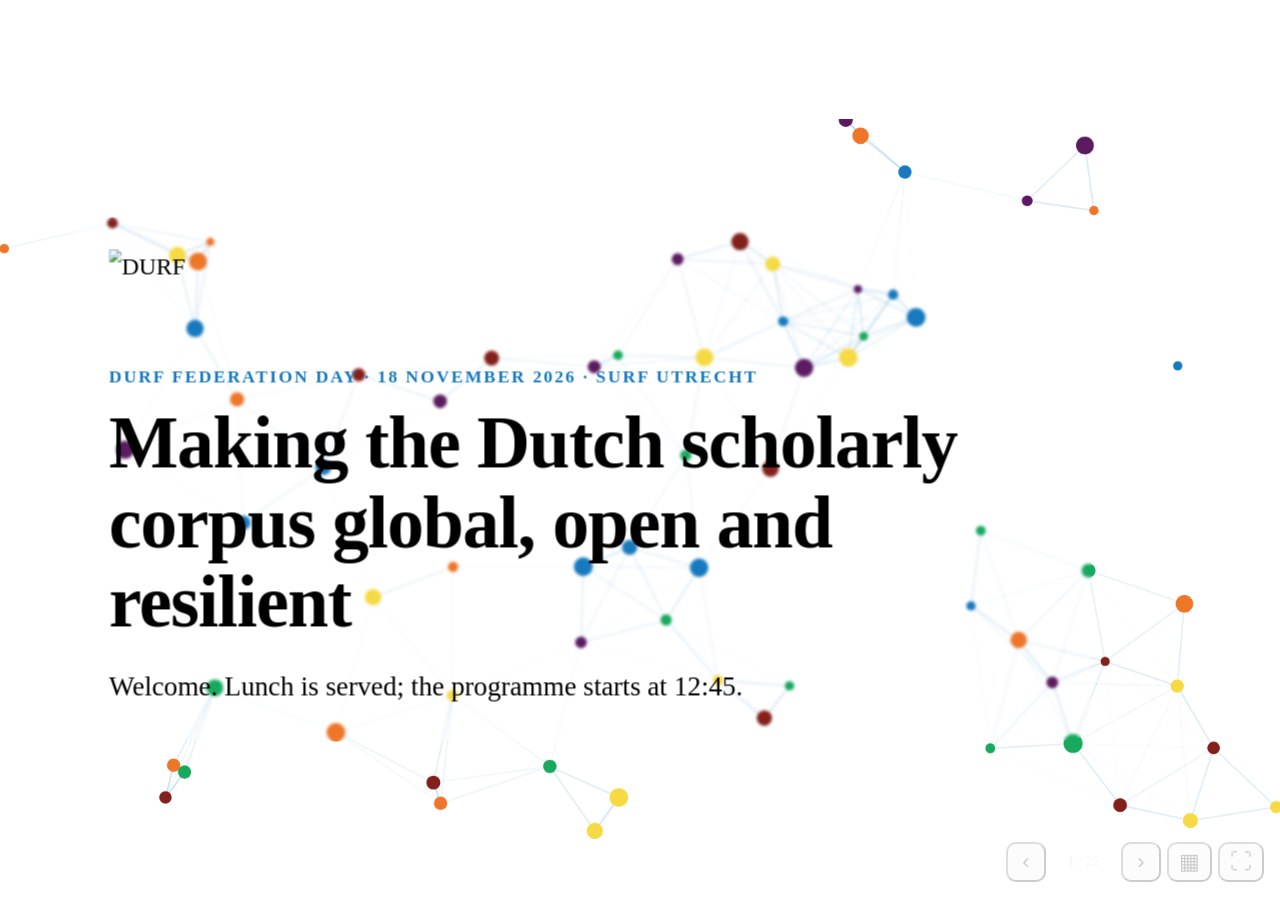
==== commit 74e3abe3: "Quiz: the 'Take out your phone' slide clears what phones show (e.g. a rehearsal's last answer) Co-Au" ====
--- a/index.html
+++ b/index.html
@@ -62,7 +62,7 @@
     </div>
   </section>
 
-  <section class="slide" id="quiz-intro" data-agenda="opening">
+  <section class="slide" id="quiz-intro" data-kind="quizintro" data-agenda="opening">
     <p class="eyebrow">Pub quiz</p>
     <h2>Take out your phone</h2>
     <div class="quiz-join">
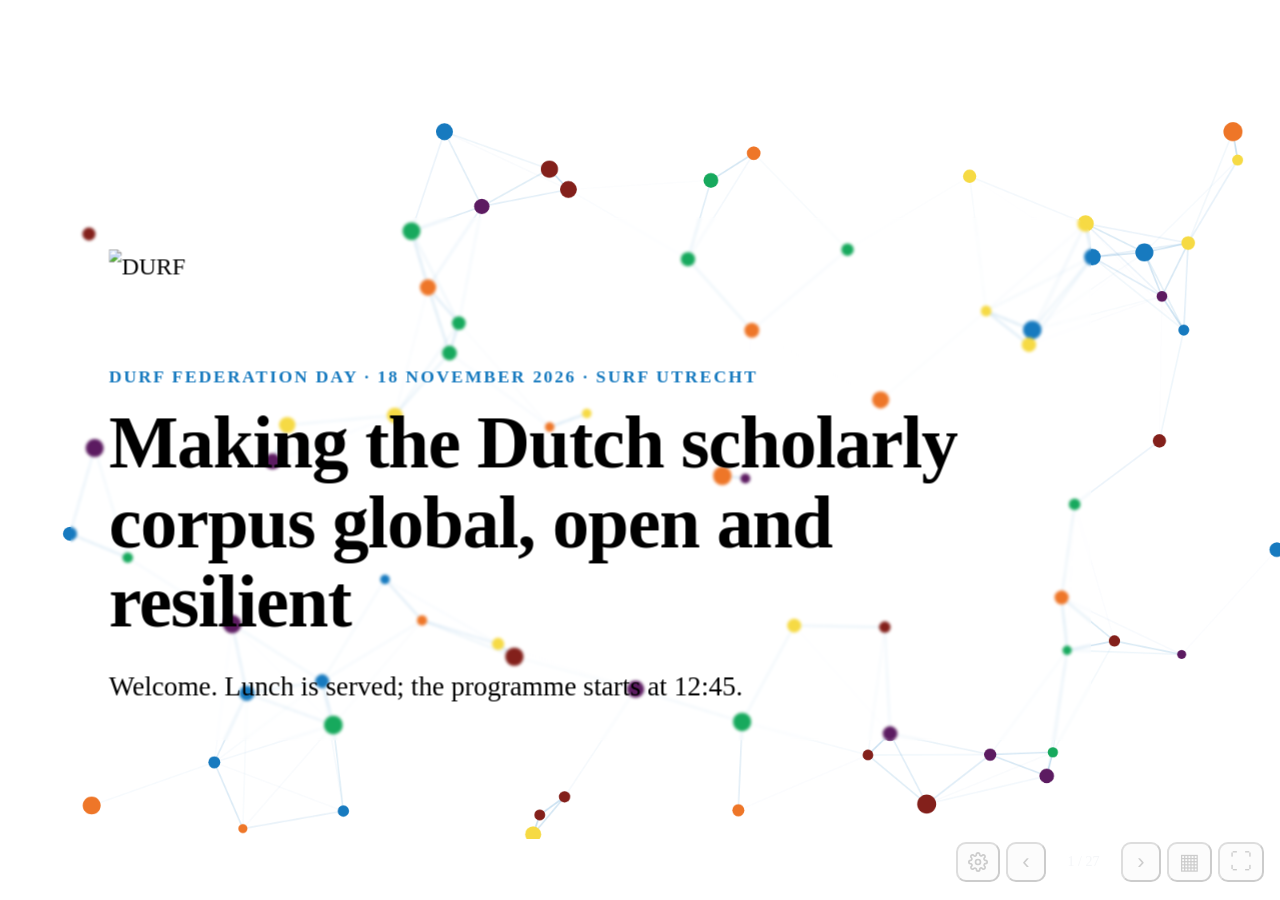
==== commit a57b9e51: "John's quiz (8 questions), 30-second timer, settings dialog, John before the agenda, coffee break Co" ====
--- a/index.html
+++ b/index.html
@@ -37,6 +37,17 @@
   </section>
 
   <!-- 12:45 Opening -->
+  <section class="slide slide--speaker" id="john" data-agenda="opening">
+    <div class="speaker">
+      <span class="face face--xl" data-person="John Doove" style="--ring:var(--durf-theme-3)"></span>
+      <div>
+        <p class="eyebrow">12:45 · Opening</p>
+        <h2>John Doove</h2>
+        <p class="role">SURF · host of the day · DURF steering group</p>
+      </div>
+    </div>
+  </section>
+
   <section class="slide" id="agenda" data-agenda="opening">
     <p class="eyebrow">Programme</p>
     <h2>This afternoon</h2>
@@ -44,22 +55,12 @@
       <li data-a="lunch"><time>12:00 – 12:45</time><span>Lunch</span></li>
       <li data-a="opening"><time>12:45 – 13:05</time><span>Opening by host <b>John Doove</b></span></li>
       <li data-a="hilde"><time>13:05 – 13:25</time><span>The strategic importance of DURF, <b>Hilde van Wijngaarden</b></span></li>
-      <li data-a="maurice"><time>13:25 – 13:45</time><span>The DURF project plan and why we need to work together, <b>Maurice Vanderfeesten</b></span></li>
+      <li data-a="maurice"><time>13:25 – 13:40</time><span>The DURF project plan and why we need to work together, <b>Maurice Vanderfeesten</b></span></li>
+      <li data-a="break"><time>13:40 – 13:45</time><span>Coffee break</span></li>
       <li data-a="carousel"><time>13:45 – 15:15</time><span>Deep dive into the six DURF work packages: <b>interactive carousel</b></span></li>
       <li data-a="keynote"><time>15:15 – 16:00</time><span>Keynote <b>Jeroen Bosman</b>: “Resilience of open science and the research commons in times of crisis”</span></li>
       <li data-a="drinks"><time>16:00 – 17:00</time><span>Drinks</span></li>
     </ol>
-  </section>
-
-  <section class="slide slide--speaker" id="john" data-agenda="opening">
-    <div class="speaker">
-      <span class="face face--xl" data-person="John Doove" style="--ring:var(--durf-theme-3)"></span>
-      <div>
-        <p class="eyebrow">12:45 · Opening</p>
-        <h2>John Doove</h2>
-        <p class="role">SURF · host of the day · DURF steering group</p>
-      </div>
-    </div>
   </section>
 
   <section class="slide" id="quiz-intro" data-kind="quizintro" data-agenda="opening">
@@ -185,6 +186,7 @@
 </main>
 
 <nav class="deck-ui" aria-label="Slides">
+  <button type="button" data-go="settings" aria-label="Settings" title="Settings: quiz answers and theme"><svg viewBox="0 0 24 24" width="20" height="20" fill="none" stroke="currentColor" stroke-width="2" stroke-linecap="round" stroke-linejoin="round" aria-hidden="true"><circle cx="12" cy="12" r="3"/><path d="M19.4 15a1.7 1.7 0 0 0 .3 1.8l.1.1a2 2 0 1 1-2.8 2.8l-.1-.1a1.7 1.7 0 0 0-1.8-.3 1.7 1.7 0 0 0-1 1.5V21a2 2 0 1 1-4 0v-.1a1.7 1.7 0 0 0-1.1-1.5 1.7 1.7 0 0 0-1.8.3l-.1.1a2 2 0 1 1-2.8-2.8l.1-.1a1.7 1.7 0 0 0 .3-1.8 1.7 1.7 0 0 0-1.5-1H3a2 2 0 1 1 0-4h.1a1.7 1.7 0 0 0 1.5-1.1 1.7 1.7 0 0 0-.3-1.8l-.1-.1a2 2 0 1 1 2.8-2.8l.1.1a1.7 1.7 0 0 0 1.8.3H9a1.7 1.7 0 0 0 1-1.5V3a2 2 0 1 1 4 0v.1a1.7 1.7 0 0 0 1 1.5 1.7 1.7 0 0 0 1.8-.3l.1-.1a2 2 0 1 1 2.8 2.8l-.1.1a1.7 1.7 0 0 0-.3 1.8V9a1.7 1.7 0 0 0 1.5 1H21a2 2 0 1 1 0 4h-.1a1.7 1.7 0 0 0-1.5 1z"/></svg></button>
   <button type="button" data-go="prev" aria-label="Previous">‹</button>
   <span class="deck-count" aria-live="off"></span>
   <button type="button" data-go="next" aria-label="Next">›</button>
@@ -197,6 +199,27 @@
   <form method="dialog">
     <header><h2 id="deck-nav-title">All slides</h2><button type="submit" class="outline" aria-label="Close">Close</button></header>
     <div class="deck-nav__body"></div>
+  </form>
+</dialog>
+<!-- Settings: quiz answers (count, download, reset) and the colour theme -->
+<dialog id="deck-settings" class="deck-nav deck-settings" aria-labelledby="deck-settings-title">
+  <form method="dialog">
+    <header><h2 id="deck-settings-title">Settings</h2><button type="submit" class="outline" aria-label="Close">Close</button></header>
+    <div class="deck-nav__body">
+      <h3>Pub quiz</h3>
+      <p data-quiz-summary></p>
+      <p class="deck-settings__row">
+        <button type="button" data-quiz-download>Download results</button>
+        <button type="button" class="outline deck-settings__danger" data-quiz-reset>Reset answers</button>
+      </p>
+      <p class="deck-settings__hint">Results are kept in this browser only. Download them before you reset.</p>
+      <h3>Theme</h3>
+      <p class="deck-settings__row" role="group" aria-label="Theme">
+        <button type="button" class="outline" data-theme-pick="light">Light</button>
+        <button type="button" class="outline" data-theme-pick="dark">Dark</button>
+        <button type="button" class="outline" data-theme-pick="auto">System</button>
+      </p>
+    </div>
   </form>
 </dialog>
 <div class="deck-progress" aria-hidden="true"><i></i></div>
--- a/deck.css
+++ b/deck.css
@@ -45,8 +45,8 @@
 .hero__sub { font-size: 34px; color: var(--muted-foreground); margin: 0; }
 
 /* agenda */
-.agenda { list-style: none; margin: 0; padding: 0; display: grid; gap: 6px; }
-.agenda li { display: grid; grid-template-columns: 250px 1fr; gap: 28px; padding: 14px 24px; border-radius: 14px; font-size: 30px; align-items: baseline; }
+.agenda { list-style: none; margin: 0; padding: 0; display: grid; gap: 2px; }
+.agenda li { display: grid; grid-template-columns: 250px 1fr; gap: 28px; padding: 11px 24px; border-radius: 14px; font-size: 29px; line-height: 1.3; align-items: baseline; }
 .agenda time { font-family: var(--font-heading); font-weight: 800; color: var(--muted-foreground); font-variant-numeric: tabular-nums; }
 .agenda li.is-now { background: color-mix(in srgb, var(--durf-theme-3) 14%, var(--background)); box-shadow: inset 8px 0 0 var(--durf-theme-3); }
 .agenda li.is-now time { color: var(--durf-theme-3); }
@@ -92,6 +92,20 @@
 .quiz-piece .durf-piece { --durf-piece-size: var(--s); --puzzle-color: var(--c); position: absolute; inset: 0; }
 .quiz-piece b { position: relative; color: #fff; font-family: var(--font-heading); font-weight: 900; font-size: calc(var(--s) * .3); line-height: 1; letter-spacing: 0; }
 .slide--quiz[style*="--tc"]::after { box-shadow: 0 -6px 0 var(--tc); }
+/* questions outside the six themes (warm-up, closing question): the DURF logo */
+.quiz-mark { width: 76px; height: 76px; flex: 0 0 auto; }
+/* long answer options: a smaller label, so they fit on the bar */
+.bars.is-long .label { font-size: 27px; line-height: 1.15; }
+/* the 30-second countdown */
+.quiz-timer { --p: 1; position: absolute; right: 88px; bottom: 110px; width: 150px; height: 150px; border-radius: 50%; display: grid; place-content: center; text-align: center;
+  background: radial-gradient(closest-side, var(--background) 82%, transparent 83% 100%), conic-gradient(var(--tc, var(--durf-theme-3)) calc(var(--p) * 360deg), color-mix(in srgb, var(--foreground) 10%, transparent) 0); }
+.quiz-timer b { font-family: var(--font-heading); font-weight: 900; font-size: 60px; line-height: 1; font-variant-numeric: tabular-nums; }
+.quiz-timer small { font-size: 18px; color: var(--muted-foreground); }
+.quiz-timer.is-low b { color: var(--durf-theme-6); }
+.slide--quiz.is-timeup .quiz-timer small { font-size: 0; }
+.slide--quiz.is-timeup .quiz-timer small::after { content: "time's up"; font-size: 18px; font-weight: 700; color: var(--durf-theme-6); }
+.slide--quiz.is-revealed .quiz-timer { display: none; }
+.slide--quiz .bars { margin-right: 190px; }
 /* the last question: double points */
 .slide--double { background: radial-gradient(circle at 92% 18%, color-mix(in srgb, var(--durf-theme-1) 18%, transparent), transparent 42%), var(--background); }
 .slide--double h2 { max-width: 1180px; }
@@ -200,6 +214,16 @@
 .qp__result { font-family: var(--font-heading); font-weight: 900; font-size: 1.5rem; margin: 0 0 .5rem; }
 .qp__result.is-right { color: var(--durf-theme-4-ink, var(--durf-theme-4)); }
 .qp__result.is-wrong { color: var(--muted-foreground); }
+.qp__timer { font-size: 1rem; color: var(--muted-foreground); margin: 0 0 .75rem; }
+.qp__timer b { font-family: var(--font-heading); font-size: 1.5rem; color: var(--foreground); font-variant-numeric: tabular-nums; }
+.qp__choices button:disabled { opacity: .45; }
+/* settings dialog */
+.deck-nav.deck-settings { width: min(34rem, calc(100vw - 2rem)); }
+.deck-settings__row { display: flex; flex-wrap: wrap; gap: .5rem; }
+.deck-settings__row [aria-pressed="true"] { background: var(--accent-solid); color: #fff; border-color: var(--accent-solid); }
+.deck-settings__danger { color: var(--durf-theme-6-ink, var(--durf-theme-6)); border-color: currentColor; }
+.deck-settings__hint { font-size: .875rem; color: var(--muted-foreground); }
+.deck-ui button svg { display: block; margin: auto; }
 .qp__note { color: var(--muted-foreground); font-size: .9375rem; margin-top: 1.5rem; }
 
 @media (prefers-reduced-motion: reduce) {
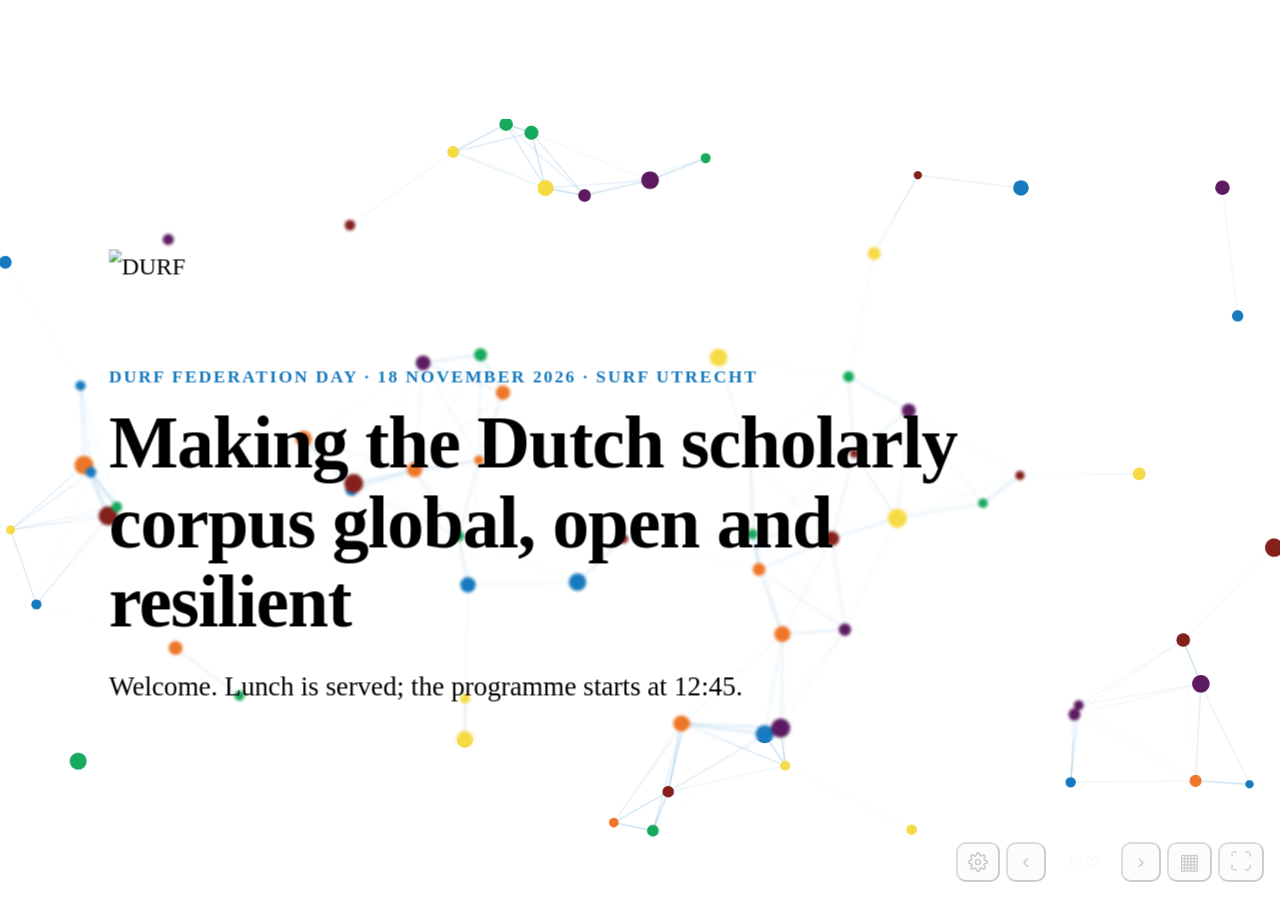
==== commit 9ea1581d: "Quiz timer: 20 seconds, adjustable under settings Co-Authored-By: Claude Opus 5.5 <noreply@anthropic" ====
--- a/index.html
+++ b/index.html
@@ -213,6 +213,11 @@
         <button type="button" class="outline deck-settings__danger" data-quiz-reset>Reset answers</button>
       </p>
       <p class="deck-settings__hint">Results are kept in this browser only. Download them before you reset.</p>
+      <p class="deck-settings__row deck-settings__time">
+        <label for="deck-seconds">Time per question</label>
+        <input id="deck-seconds" type="number" min="5" max="300" step="1" inputmode="numeric" data-quiz-seconds>
+        <span>seconds</span>
+      </p>
       <h3>Theme</h3>
       <p class="deck-settings__row" role="group" aria-label="Theme">
         <button type="button" class="outline" data-theme-pick="light">Light</button>
--- a/deck.css
+++ b/deck.css
@@ -222,6 +222,8 @@
 .deck-settings__row { display: flex; flex-wrap: wrap; gap: .5rem; }
 .deck-settings__row [aria-pressed="true"] { background: var(--accent-solid); color: #fff; border-color: var(--accent-solid); }
 .deck-settings__danger { color: var(--durf-theme-6-ink, var(--durf-theme-6)); border-color: currentColor; }
+.deck-settings__time { align-items: center; }
+.deck-settings__time input { width: 6rem; }
 .deck-settings__hint { font-size: .875rem; color: var(--muted-foreground); }
 .deck-ui button svg { display: block; margin: auto; }
 .qp__note { color: var(--muted-foreground); font-size: .9375rem; margin-top: 1.5rem; }
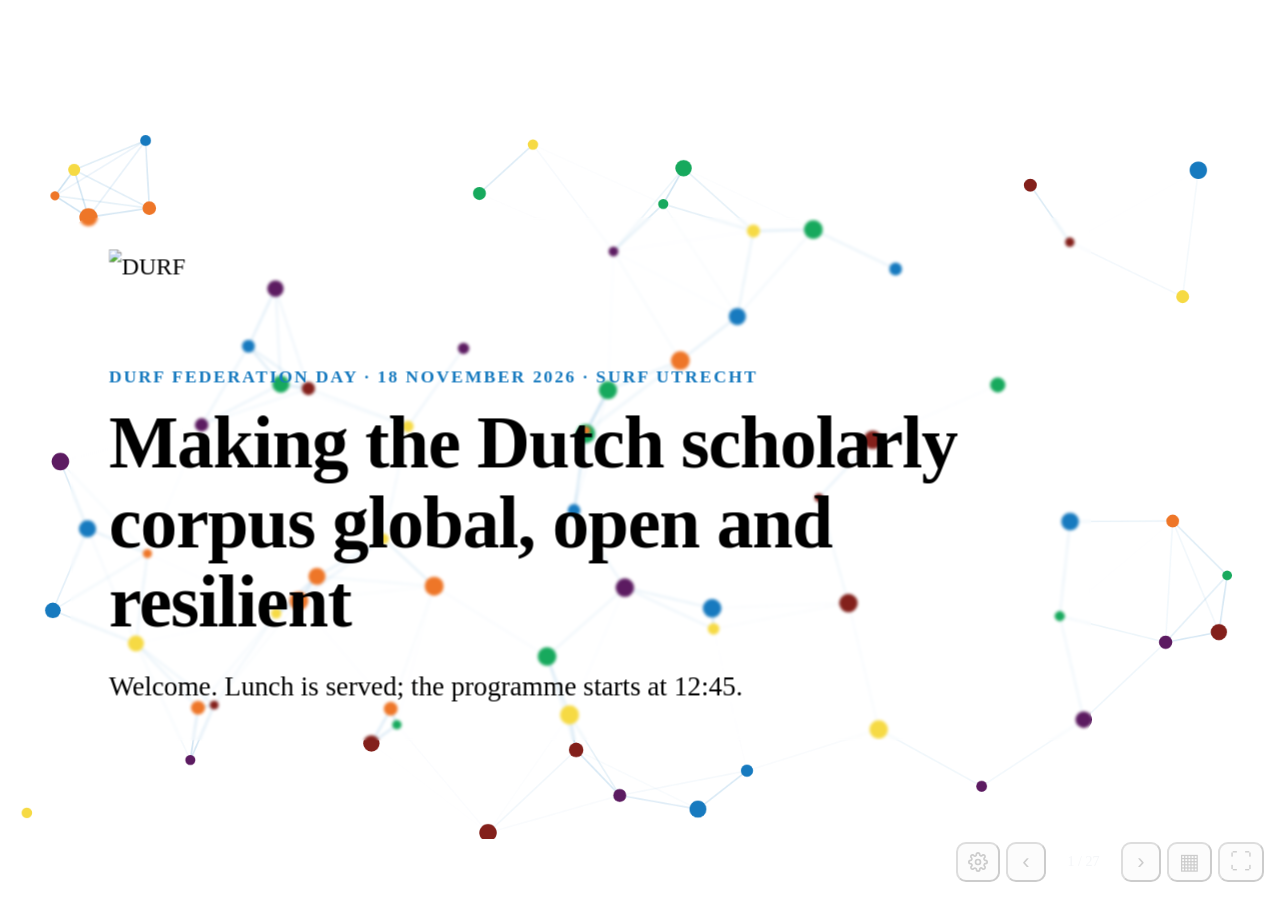
==== commit 7c33d66e: "Rename to "Dutch Scholarly Knowledge Corpus" (DSKC) "Communication" suggested the corpus is about co" ====
--- a/index.html
+++ b/index.html
@@ -96,10 +96,10 @@
     <div class="corpus">
       <div>
         <p class="eyebrow">Our shared responsibility</p>
-        <blockquote class="statement" data-src="statement">Together, the libraries are the custodians of the Dutch Scholarly Communication Corpus.</blockquote>
+        <blockquote class="statement" data-src="statement">Together, the libraries are the custodians of the Dutch Scholarly Knowledge Corpus.</blockquote>
         <ul class="kpis" data-src="figures"></ul>
       </div>
-      <img class="corpus__img" src="https://durf-project.github.io/project-page/assets/img/scholarly-corpus-logo%2Btext.svg" alt="The Dutch Scholarly Communication Corpus, a shared resource">
+      <img class="corpus__img" src="https://durf-project.github.io/project-page/assets/img/scholarly-corpus-logo%2Btext.svg" alt="The Dutch Scholarly Knowledge Corpus, a shared resource">
     </div>
   </section>
 
@@ -114,7 +114,7 @@
     <p class="eyebrow">Position paper · the DURF information chain</p>
     <img src="https://durf-project.github.io/position-paper/assets/durf-information-chain.svg" alt="The DURF information chain: repositories and CRIS systems, the OpenAIRE services, preservation in the KB e-Depot and the Netherlands Research Portal, with the six themes as puzzle pieces">
     <!-- the federated ecosystem above keeps the Corpus available: the Corpus picture as a reminder -->
-    <img class="chain__corpus" src="https://durf-project.github.io/project-page/assets/img/scholarly-corpus-logo%2Btext.svg" alt="The Dutch Scholarly Communication Corpus, a shared resource">
+    <img class="chain__corpus" src="https://durf-project.github.io/project-page/assets/img/scholarly-corpus-logo%2Btext.svg" alt="The Dutch Scholarly Knowledge Corpus, a shared resource">
   </section>
 
   <section class="slide" id="commitments" data-agenda="hilde" data-kind="accordion">
